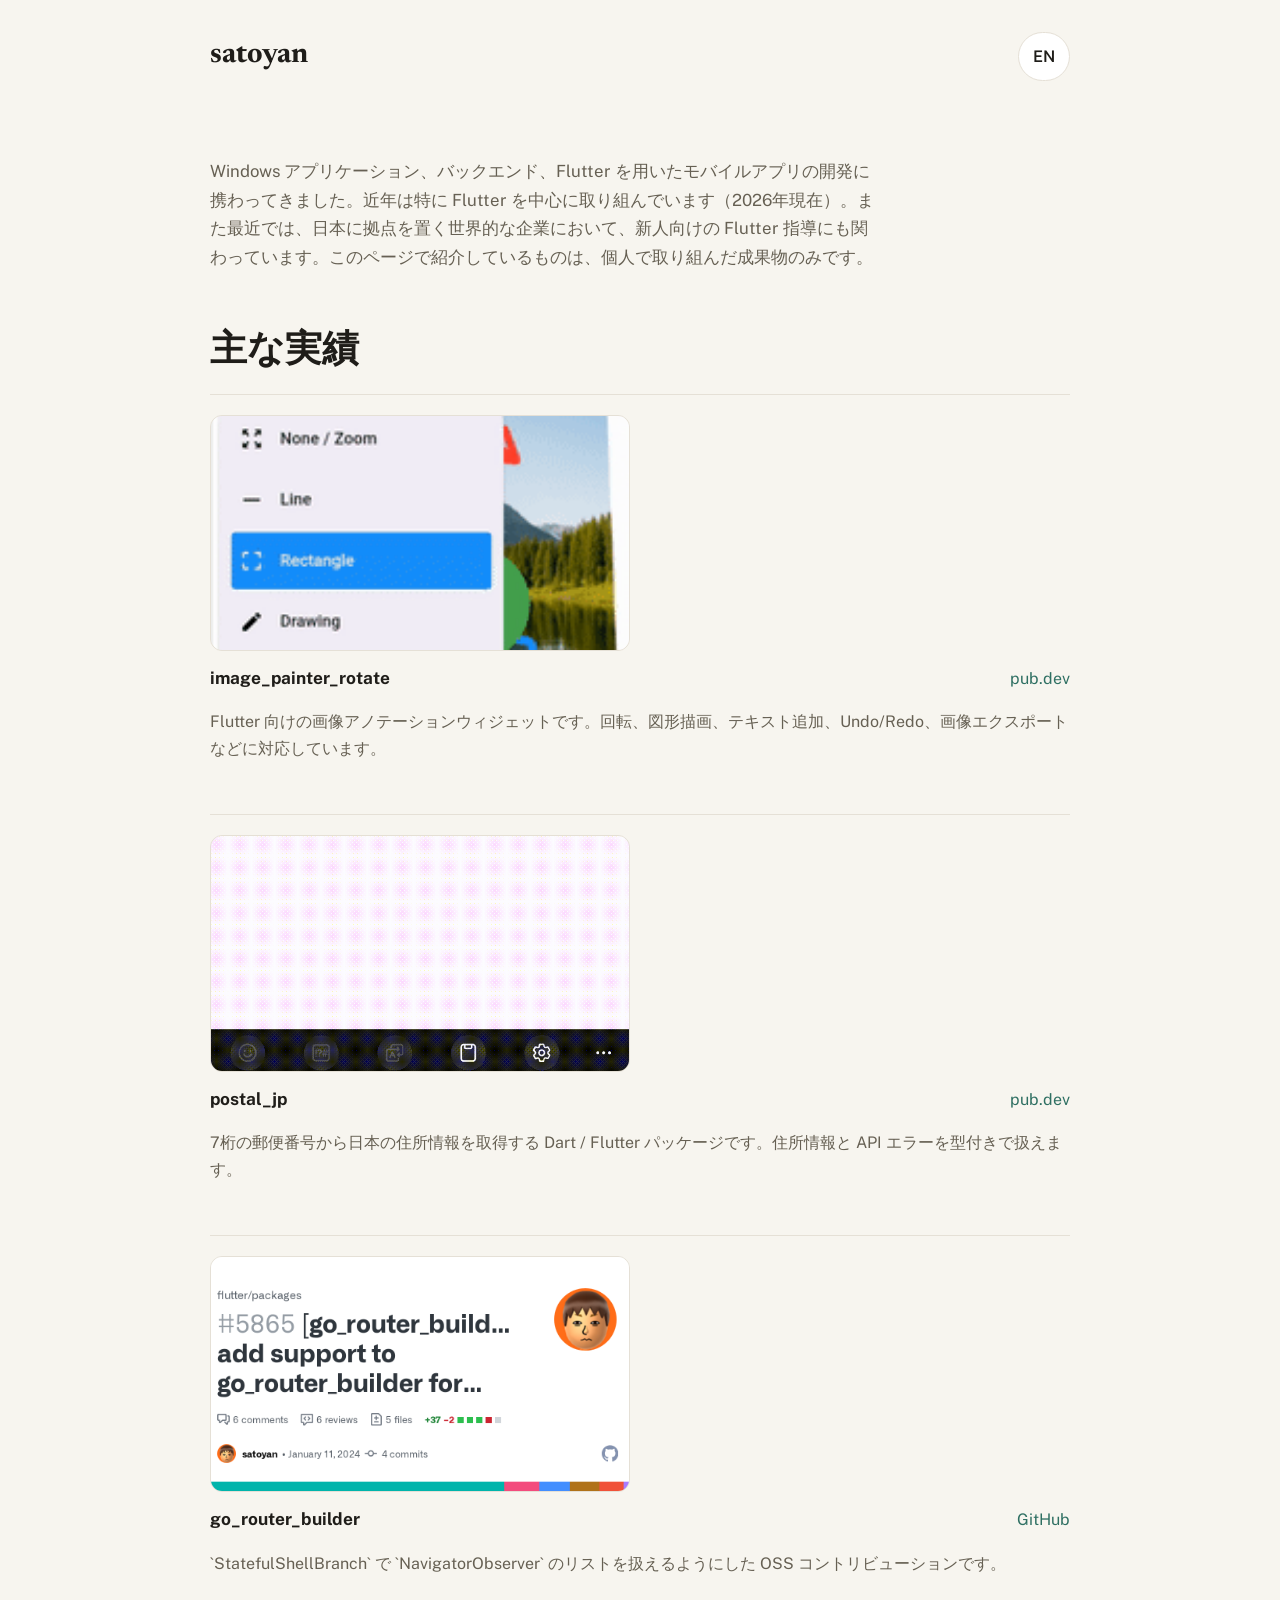
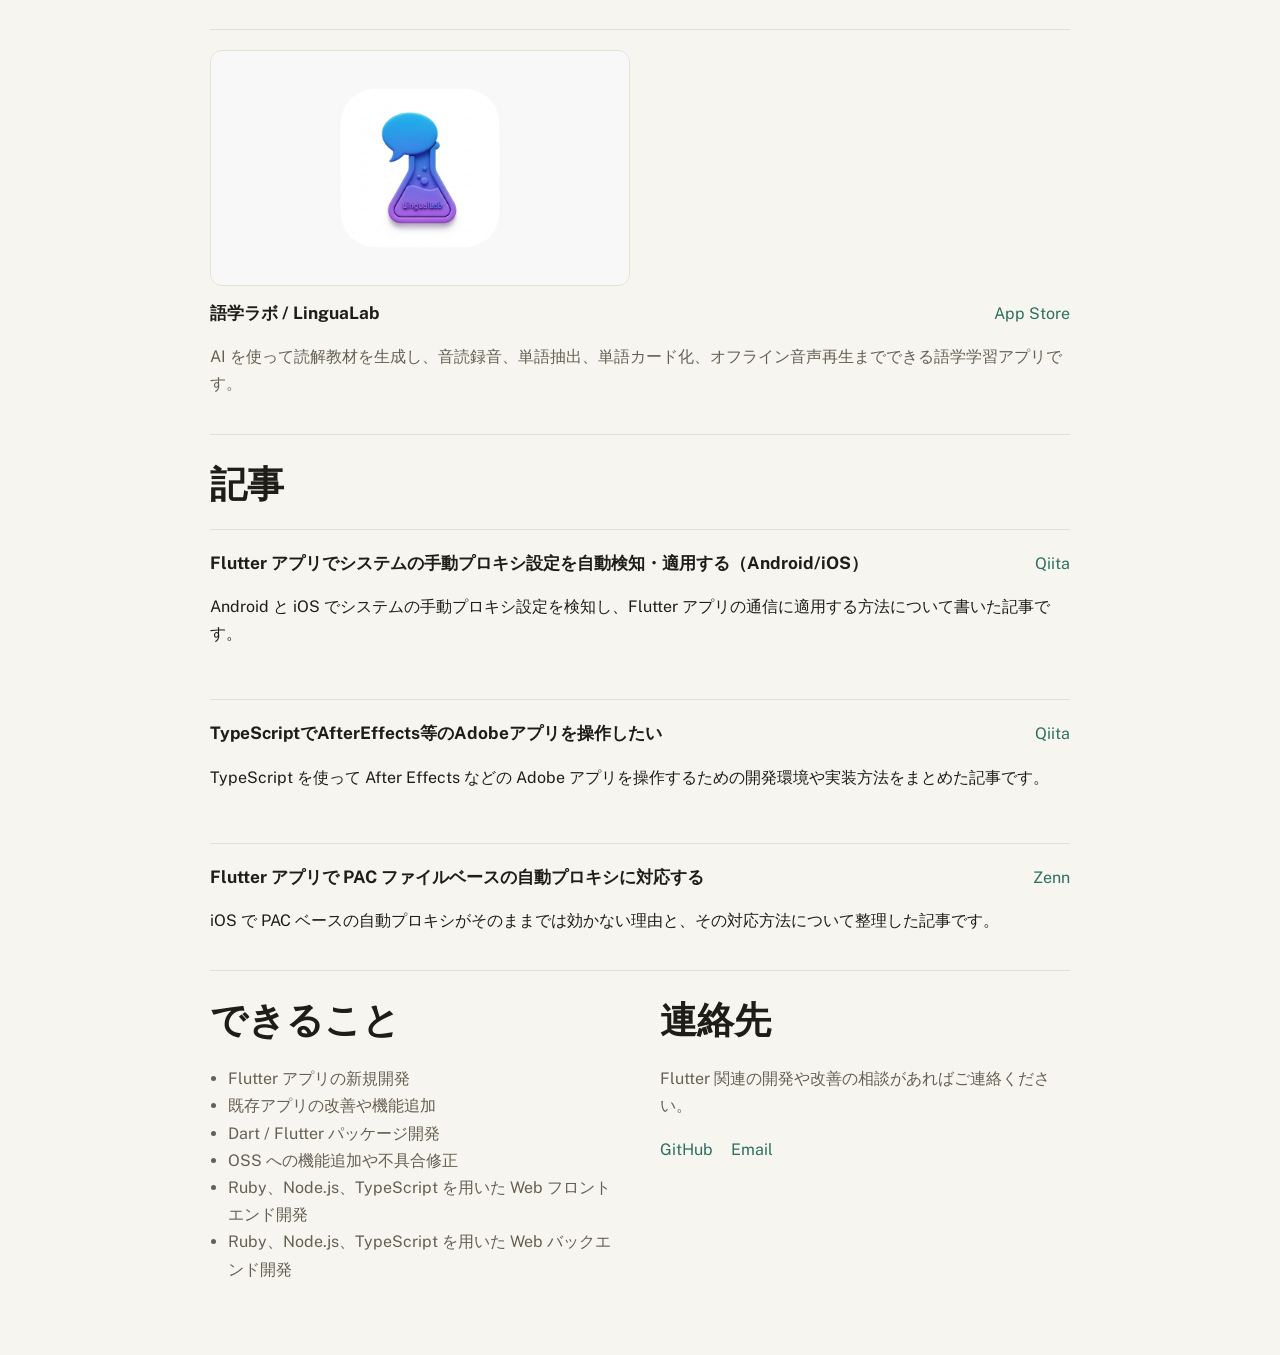
==== index.html @ d0cdf648 "Build portfolio site and update README" ====
<!doctype html>
<html lang="ja">

<head>
  <meta charset="UTF-8" />
  <meta name="viewport" content="width=device-width, initial-scale=1.0" />
  <title>satoyan</title>
  <meta name="description"
    content="satoyan's portfolio. Flutter app development, Dart packages, and open source contributions." />
  <link rel="preconnect" href="https://fonts.googleapis.com" />
  <link rel="preconnect" href="https://fonts.gstatic.com" crossorigin />
  <link
    href="https://fonts.googleapis.com/css2?family=Newsreader:opsz,wght@6..72,500;6..72,700&family=Public+Sans:wght@400;500;600;700&display=swap"
    rel="stylesheet" />
  <link rel="stylesheet" href="./styles.css" />
</head>

<body>
  <div class="container">
    <header class="site-header">
      <a class="site-title" href="#top">satoyan</a>
      <button id="lang-toggle" class="lang-toggle" type="button">EN</button>
    </header>

    <main id="top">
      <section class="hero">
        <p class="lead" data-i18n="heroLead">
          Windows アプリケーション、バックエンド、Flutter を用いたモバイルアプリの開発に携わってきました。近年は特に Flutter
          を中心に取り組んでいます（2026年現在）。このページで紹介しているものは、個人で取り組んだ成果物のみです。
        </p>
      </section>

      <section class="section">
        <h2 data-i18n="workTitle">主な実績</h2>
        <div class="work-list">
          <article class="work-item">
            <img class="work-image" src="./assets/images/image_painter_rotate.gif"
              alt="image_painter_rotate screenshot" loading="lazy" />
            <div class="work-head">
              <h3>image_painter_rotate</h3>
              <a href="https://pub.dev/packages/image_painter_rotate" target="_blank" rel="noreferrer">pub.dev</a>
            </div>
            <p data-i18n="work1">
              Flutter 向けの画像アノテーションウィジェットです。回転、図形描画、テキスト追加、Undo/Redo、画像エクスポートなどに対応しています。
            </p>
          </article>

          <article class="work-item">
            <img class="work-image" src="./assets/images/postal_jp.gif" alt="postal_jp screenshot" loading="lazy" />
            <div class="work-head">
              <h3>postal_jp</h3>
              <a href="https://pub.dev/packages/postal_jp" target="_blank" rel="noreferrer">pub.dev</a>
            </div>
            <p data-i18n="work2">
              7桁の郵便番号から日本の住所情報を取得する Dart / Flutter パッケージです。住所情報と API エラーを型付きで扱えます。
            </p>
          </article>

          <article class="work-item">
            <img class="work-image" src="./assets/images/go_router_builder.png" alt="go_router_builder pull request image"
              loading="lazy" />
            <div class="work-head">
              <h3>go_router_builder</h3>
              <a href="https://github.com/flutter/packages/pull/5865" target="_blank" rel="noreferrer">GitHub</a>
            </div>
            <p data-i18n="work3">
              `StatefulShellBranch` で `NavigatorObserver` のリストを扱えるようにした OSS コントリビューションです。
            </p>
          </article>

          <article class="work-item">
            <img class="work-image" src="./assets/images/lingualab.png" alt="LinguaLab app image" loading="lazy" />
            <div class="work-head">
              <h3 data-i18n="work4Title">語学ラボ / LinguaLab</h3>
              <a href="https://apps.apple.com/jp/app/%E8%AA%9E%E5%AD%A6%E3%83%A9%E3%83%9C/id6763250026" target="_blank"
                rel="noreferrer">App Store</a>
            </div>
            <p data-i18n="work4">
              AI を使って読解教材を生成し、音読録音、単語抽出、単語カード化、オフライン音声再生までできる語学学習アプリです。
            </p>
          </article>
        </div>
      </section>

      <section class="section">
        <h2 data-i18n="articlesTitle">記事</h2>
        <div class="article-list">
          <article class="article-item">
            <div class="work-head">
              <h3>Flutter アプリでシステムの手動プロキシ設定を自動検知・適用する（Android/iOS）</h3>
              <a href="https://qiita.com/sathoshi-metal/items/6273c85ecb321e87b2bc" target="_blank"
                rel="noreferrer">Qiita</a>
            </div>
            <p data-i18n="article1">
              Android と iOS でシステムの手動プロキシ設定を検知し、Flutter アプリの通信に適用する方法について書いた記事です。
            </p>
          </article>

          <article class="article-item">
            <div class="work-head">
              <h3>TypeScriptでAfterEffects等のAdobeアプリを操作したい</h3>
              <a href="https://qiita.com/sathoshi-metal/items/4f408c504b1b4aeede92" target="_blank"
                rel="noreferrer">Qiita</a>
            </div>
            <p data-i18n="article2">
              TypeScript を使って After Effects などの Adobe アプリを操作するための開発環境や実装方法をまとめた記事です。
            </p>
          </article>

          <article class="article-item">
            <div class="work-head">
              <h3>Flutter アプリで PAC ファイルベースの自動プロキシに対応する</h3>
              <a href="https://zenn.dev/satoyan/articles/4205c7d981995f" target="_blank"
                rel="noreferrer">Zenn</a>
            </div>
            <p data-i18n="article3">
              iOS で PAC ベースの自動プロキシがそのままでは効かない理由と、その対応方法について整理した記事です。
            </p>
          </article>
        </div>
      </section>

      <section class="section info-grid">
        <div>
          <h2 data-i18n="aboutTitle">できること</h2>
          <ul class="plain-list">
            <li data-i18n="about1">Flutter アプリの新規開発</li>
            <li data-i18n="about2">既存アプリの改善や機能追加</li>
            <li data-i18n="about3">Dart / Flutter パッケージ開発</li>
            <li data-i18n="about4">OSS への機能追加や不具合修正</li>
            <li data-i18n="about5">Ruby、Node.js、TypeScript を用いた Web フロントエンド開発</li>
            <li data-i18n="about6">Ruby、Node.js、TypeScript を用いた Web バックエンド開発</li>
          </ul>
        </div>

        <div>
          <h2 data-i18n="contactTitle">連絡先</h2>
          <p class="contact-text" data-i18n="contactBody">
            Flutter 関連の開発や改善の相談があればご連絡ください。
          </p>
          <div class="links">
            <a href="https://github.com/satoyan" target="_blank" rel="noreferrer">GitHub</a>
            <a href="mailto:contact@satoyan.net">Email</a>
          </div>
        </div>
      </section>
    </main>
  </div>

  <script type="module" src="./app.js"></script>
</body>

</html>
---- styles.css ----
:root {
  --bg: #f7f5ef;
  --surface: #ffffff;
  --line: #e5e0d6;
  --text: #1f1d19;
  --muted: #666053;
  --accent: #2e6f62;
  --max-width: 860px;
}

* {
  box-sizing: border-box;
}

html {
  scroll-behavior: smooth;
}

body {
  margin: 0;
  background: var(--bg);
  color: var(--text);
  font-family: "Public Sans", sans-serif;
  line-height: 1.7;
}

a {
  color: var(--accent);
  text-decoration: none;
}

a:hover,
a:focus-visible {
  text-decoration: underline;
}

.container {
  width: min(calc(100% - 32px), var(--max-width));
  margin: 0 auto;
  padding: 24px 0 72px;
}

.site-header {
  display: flex;
  align-items: center;
  justify-content: space-between;
  padding: 8px 0 24px;
}

.site-title {
  color: var(--text);
  font-family: "Newsreader", serif;
  font-size: 1.8rem;
  font-weight: 700;
}

.lang-toggle {
  border: 1px solid var(--line);
  border-radius: 999px;
  background: var(--surface);
  color: var(--text);
  padding: 10px 14px;
  font: inherit;
  font-weight: 600;
  cursor: pointer;
}

.hero {
  padding: 32px 0 28px;
}

.label {
  margin: 0 0 14px;
  color: var(--muted);
  font-size: 0.88rem;
  font-weight: 700;
  letter-spacing: 0.08em;
  text-transform: uppercase;
}

h1,
h2,
h3 {
  margin: 0;
  line-height: 1.2;
}

h1,
h2 {
  font-family: "Newsreader", serif;
  font-weight: 700;
}

h1 {
  max-width: 14ch;
  font-size: clamp(2.3rem, 8vw, 4.5rem);
}

h2 {
  margin-bottom: 18px;
  font-size: clamp(1.6rem, 4vw, 2.3rem);
}

h3 {
  font-size: 1.08rem;
}

.lead,
.contact-text,
.work-item p,
.plain-list {
  color: var(--muted);
}

.lead {
  max-width: 42rem;
  margin: 20px 0 0;
  font-size: 1.05rem;
}

.section {
  padding-top: 32px;
}

.work-list {
  display: grid;
  gap: 16px;
}

.work-item,
.article-item {
  padding: 20px 0;
  border-top: 1px solid var(--line);
}

.work-image {
  display: block;
  width: 100%;
  max-width: 420px;
  margin-bottom: 14px;
  border: 1px solid var(--line);
  border-radius: 12px;
  background: #f1ece2;
  object-fit: cover;
  aspect-ratio: 16 / 9;
}

.work-item:last-child,
.article-item:last-child {
  border-bottom: 1px solid var(--line);
}

.article-list {
  display: grid;
  gap: 16px;
}

.work-head {
  display: flex;
  align-items: baseline;
  justify-content: space-between;
  gap: 16px;
  margin-bottom: 8px;
}

.info-grid {
  display: grid;
  grid-template-columns: repeat(2, minmax(0, 1fr));
  gap: 40px;
}

.plain-list {
  margin: 0;
  padding-left: 18px;
}

.links {
  display: flex;
  gap: 18px;
  margin-top: 12px;
}

@media (max-width: 700px) {
  .container {
    width: min(calc(100% - 24px), var(--max-width));
  }

  .info-grid {
    grid-template-columns: 1fr;
    gap: 28px;
  }

  .work-head {
    flex-direction: column;
    align-items: flex-start;
    gap: 4px;
  }
}
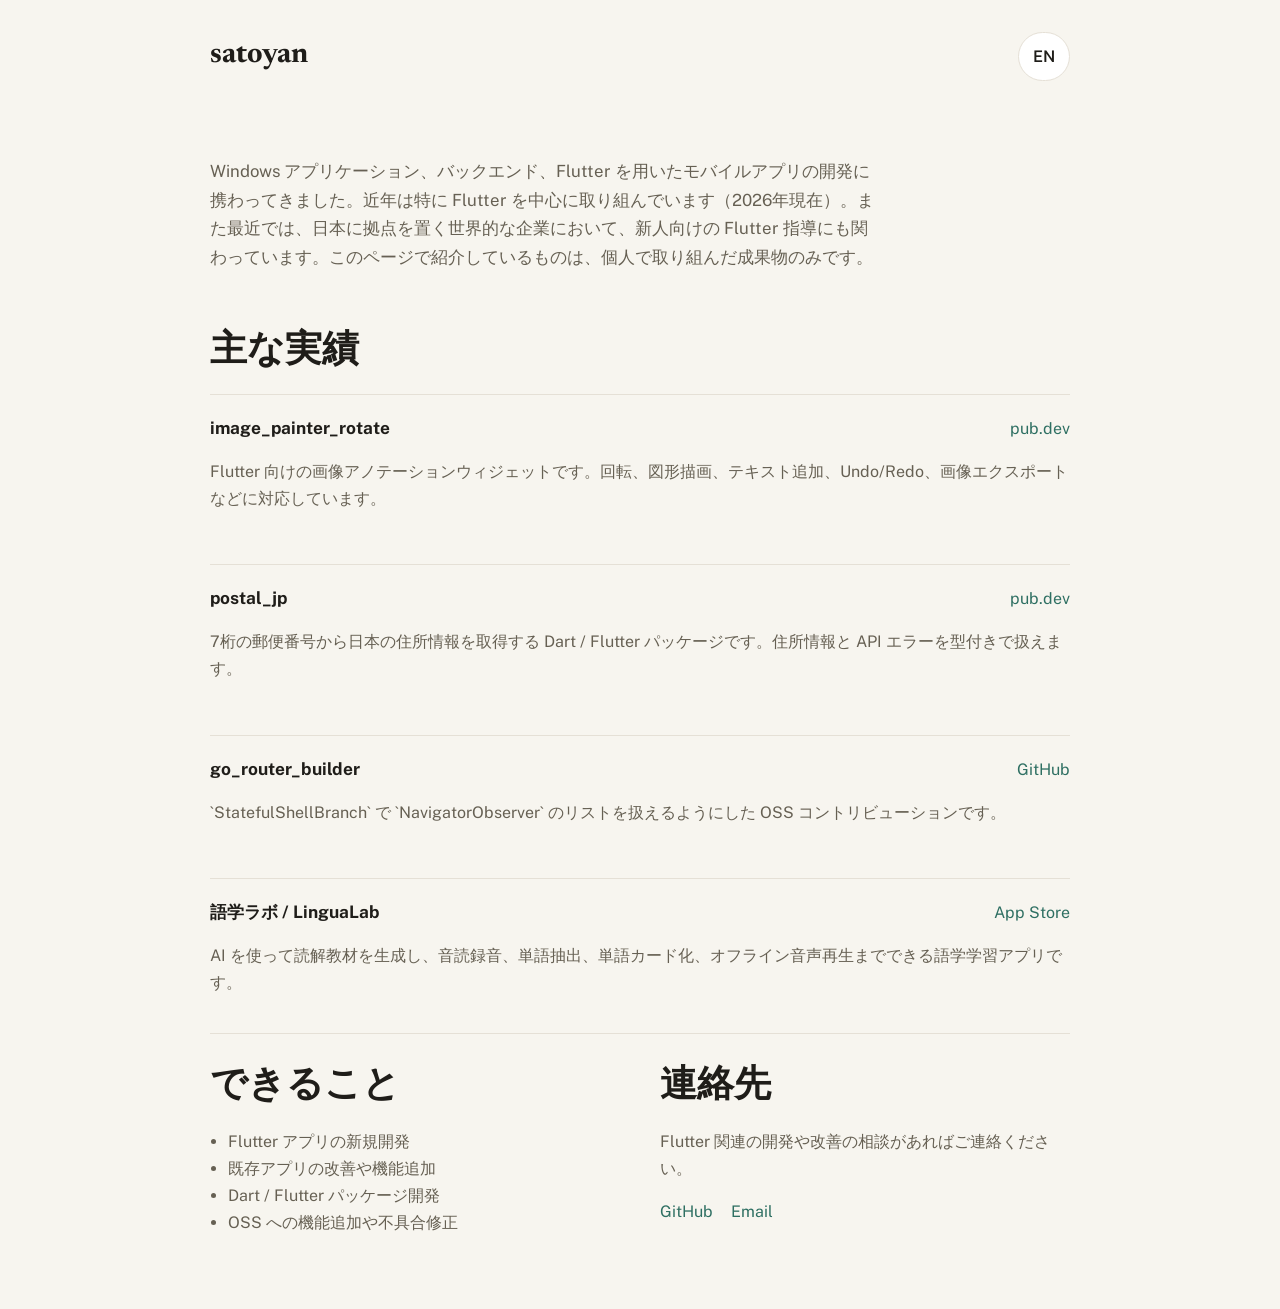
==== commit a4ce889e: "Update portfolio page content" ====
--- a/index.html
+++ b/index.html
@@ -34,8 +34,6 @@
         <h2 data-i18n="workTitle">主な実績</h2>
         <div class="work-list">
           <article class="work-item">
-            <img class="work-image" src="./assets/images/image_painter_rotate.gif"
-              alt="image_painter_rotate screenshot" loading="lazy" />
             <div class="work-head">
               <h3>image_painter_rotate</h3>
               <a href="https://pub.dev/packages/image_painter_rotate" target="_blank" rel="noreferrer">pub.dev</a>
@@ -46,7 +44,6 @@
           </article>
 
           <article class="work-item">
-            <img class="work-image" src="./assets/images/postal_jp.gif" alt="postal_jp screenshot" loading="lazy" />
             <div class="work-head">
               <h3>postal_jp</h3>
               <a href="https://pub.dev/packages/postal_jp" target="_blank" rel="noreferrer">pub.dev</a>
@@ -57,8 +54,6 @@
           </article>
 
           <article class="work-item">
-            <img class="work-image" src="./assets/images/go_router_builder.png" alt="go_router_builder pull request image"
-              loading="lazy" />
             <div class="work-head">
               <h3>go_router_builder</h3>
               <a href="https://github.com/flutter/packages/pull/5865" target="_blank" rel="noreferrer">GitHub</a>
@@ -69,7 +64,6 @@
           </article>
 
           <article class="work-item">
-            <img class="work-image" src="./assets/images/lingualab.png" alt="LinguaLab app image" loading="lazy" />
             <div class="work-head">
               <h3 data-i18n="work4Title">語学ラボ / LinguaLab</h3>
               <a href="https://apps.apple.com/jp/app/%E8%AA%9E%E5%AD%A6%E3%83%A9%E3%83%9C/id6763250026" target="_blank"
@@ -77,44 +71,6 @@
             </div>
             <p data-i18n="work4">
               AI を使って読解教材を生成し、音読録音、単語抽出、単語カード化、オフライン音声再生までできる語学学習アプリです。
-            </p>
-          </article>
-        </div>
-      </section>
-
-      <section class="section">
-        <h2 data-i18n="articlesTitle">記事</h2>
-        <div class="article-list">
-          <article class="article-item">
-            <div class="work-head">
-              <h3>Flutter アプリでシステムの手動プロキシ設定を自動検知・適用する（Android/iOS）</h3>
-              <a href="https://qiita.com/sathoshi-metal/items/6273c85ecb321e87b2bc" target="_blank"
-                rel="noreferrer">Qiita</a>
-            </div>
-            <p data-i18n="article1">
-              Android と iOS でシステムの手動プロキシ設定を検知し、Flutter アプリの通信に適用する方法について書いた記事です。
-            </p>
-          </article>
-
-          <article class="article-item">
-            <div class="work-head">
-              <h3>TypeScriptでAfterEffects等のAdobeアプリを操作したい</h3>
-              <a href="https://qiita.com/sathoshi-metal/items/4f408c504b1b4aeede92" target="_blank"
-                rel="noreferrer">Qiita</a>
-            </div>
-            <p data-i18n="article2">
-              TypeScript を使って After Effects などの Adobe アプリを操作するための開発環境や実装方法をまとめた記事です。
-            </p>
-          </article>
-
-          <article class="article-item">
-            <div class="work-head">
-              <h3>Flutter アプリで PAC ファイルベースの自動プロキシに対応する</h3>
-              <a href="https://zenn.dev/satoyan/articles/4205c7d981995f" target="_blank"
-                rel="noreferrer">Zenn</a>
-            </div>
-            <p data-i18n="article3">
-              iOS で PAC ベースの自動プロキシがそのままでは効かない理由と、その対応方法について整理した記事です。
             </p>
           </article>
         </div>
@@ -128,8 +84,6 @@
             <li data-i18n="about2">既存アプリの改善や機能追加</li>
             <li data-i18n="about3">Dart / Flutter パッケージ開発</li>
             <li data-i18n="about4">OSS への機能追加や不具合修正</li>
-            <li data-i18n="about5">Ruby、Node.js、TypeScript を用いた Web フロントエンド開発</li>
-            <li data-i18n="about6">Ruby、Node.js、TypeScript を用いた Web バックエンド開発</li>
           </ul>
         </div>
 
@@ -140,7 +94,7 @@
           </p>
           <div class="links">
             <a href="https://github.com/satoyan" target="_blank" rel="noreferrer">GitHub</a>
-            <a href="mailto:contact@satoyan.net">Email</a>
+            <a href="mailto:satoyan@satoyan.net">Email</a>
           </div>
         </div>
       </section>
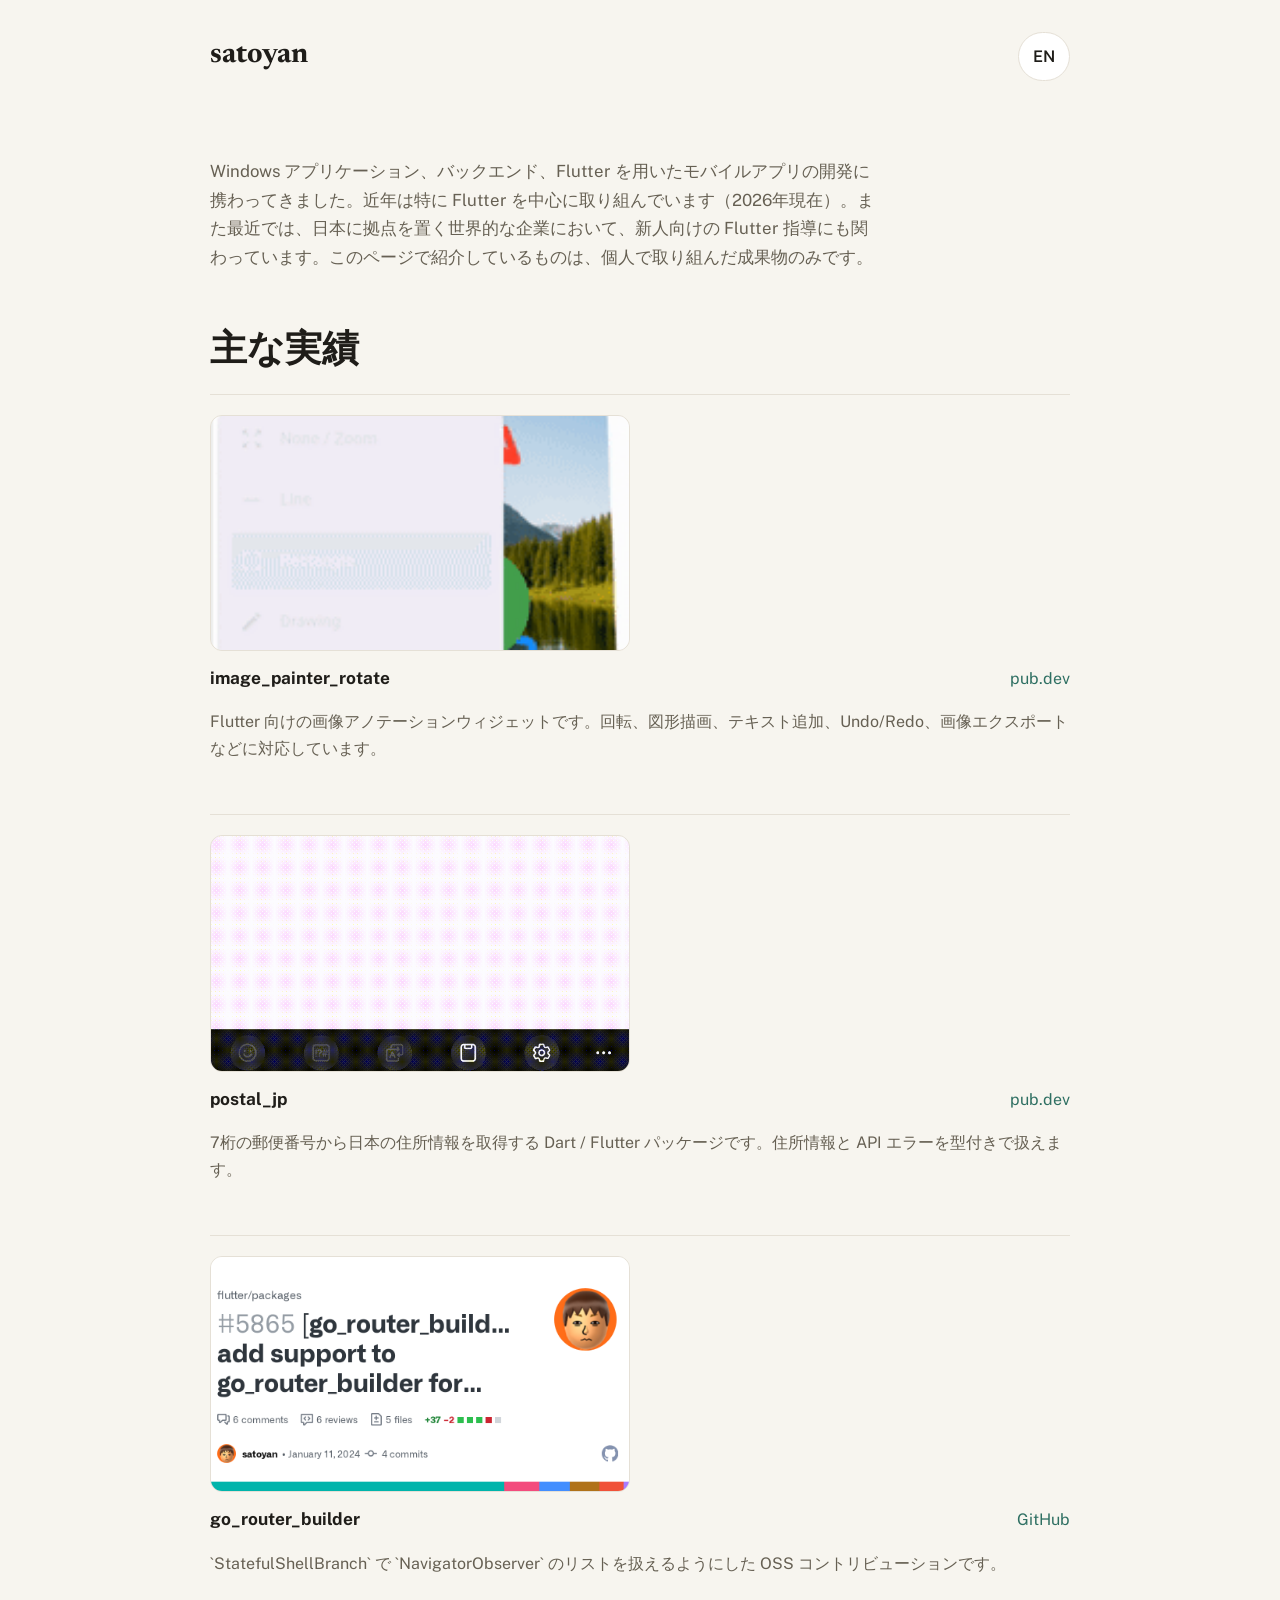
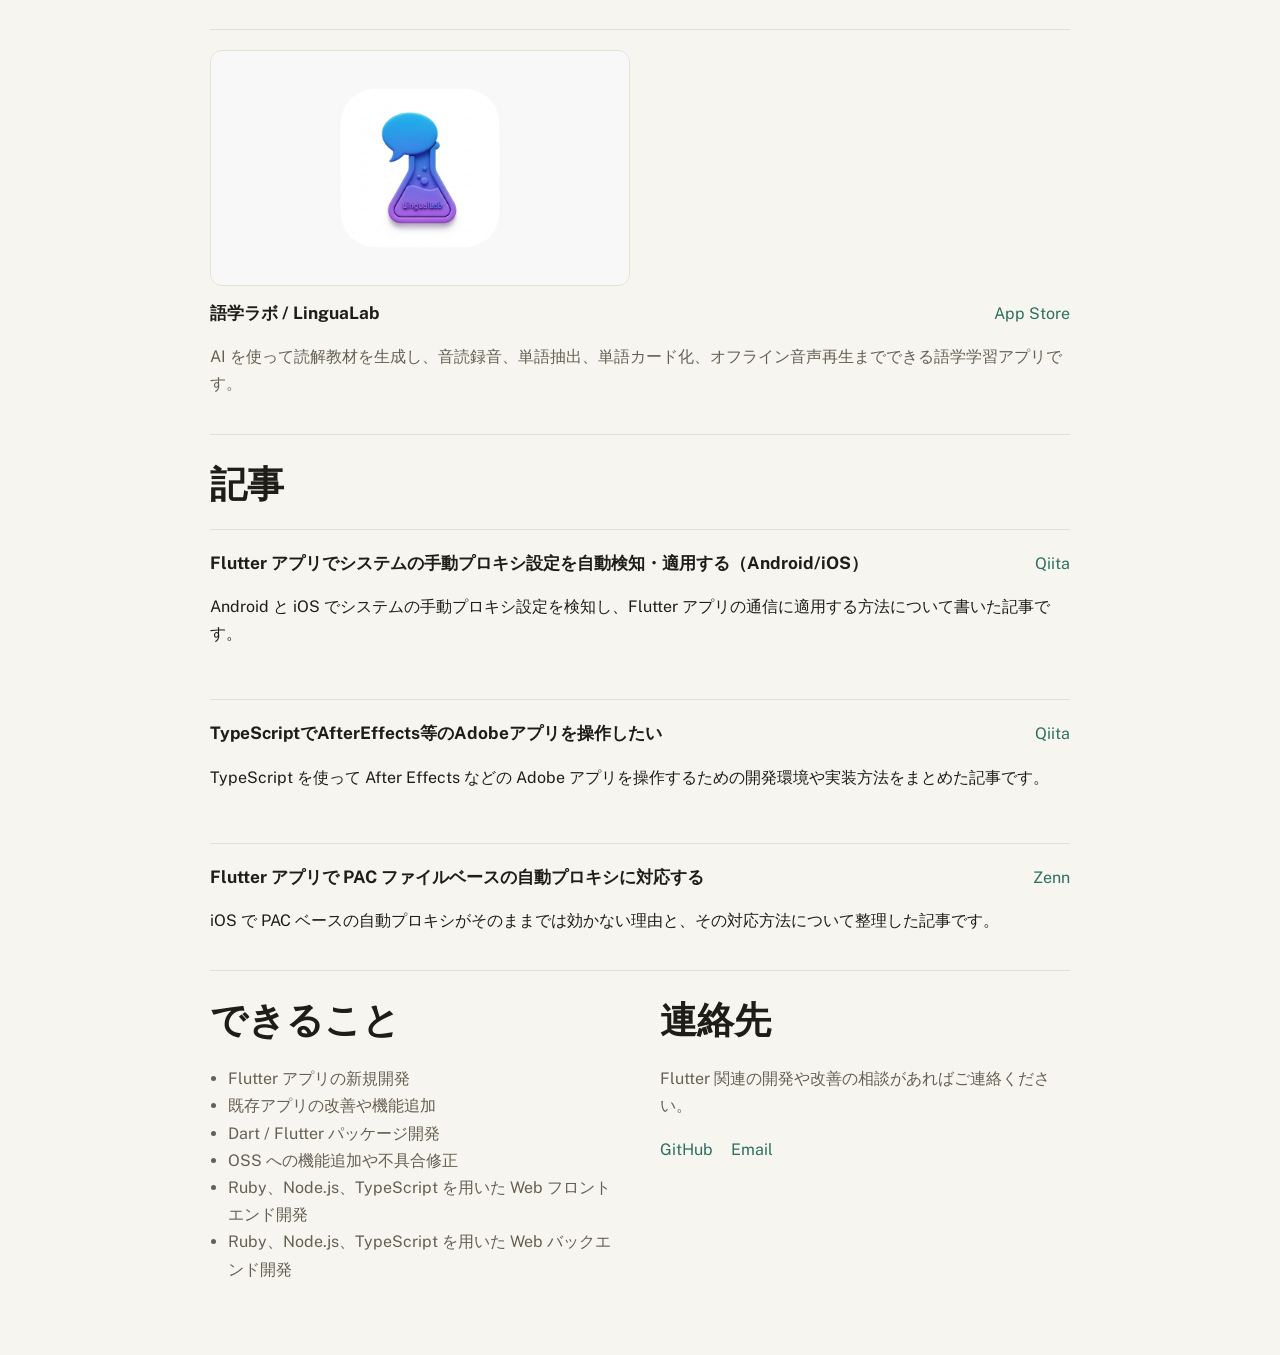
==== commit bf012b0c: "Restore portfolio sections and images" ====
--- a/index.html
+++ b/index.html
@@ -34,6 +34,8 @@
         <h2 data-i18n="workTitle">主な実績</h2>
         <div class="work-list">
           <article class="work-item">
+            <img class="work-image" src="./assets/images/image_painter_rotate.gif"
+              alt="image_painter_rotate screenshot" loading="lazy" />
             <div class="work-head">
               <h3>image_painter_rotate</h3>
               <a href="https://pub.dev/packages/image_painter_rotate" target="_blank" rel="noreferrer">pub.dev</a>
@@ -44,6 +46,7 @@
           </article>
 
           <article class="work-item">
+            <img class="work-image" src="./assets/images/postal_jp.gif" alt="postal_jp screenshot" loading="lazy" />
             <div class="work-head">
               <h3>postal_jp</h3>
               <a href="https://pub.dev/packages/postal_jp" target="_blank" rel="noreferrer">pub.dev</a>
@@ -54,6 +57,8 @@
           </article>
 
           <article class="work-item">
+            <img class="work-image" src="./assets/images/go_router_builder.png" alt="go_router_builder pull request image"
+              loading="lazy" />
             <div class="work-head">
               <h3>go_router_builder</h3>
               <a href="https://github.com/flutter/packages/pull/5865" target="_blank" rel="noreferrer">GitHub</a>
@@ -64,6 +69,7 @@
           </article>
 
           <article class="work-item">
+            <img class="work-image" src="./assets/images/lingualab.png" alt="LinguaLab app image" loading="lazy" />
             <div class="work-head">
               <h3 data-i18n="work4Title">語学ラボ / LinguaLab</h3>
               <a href="https://apps.apple.com/jp/app/%E8%AA%9E%E5%AD%A6%E3%83%A9%E3%83%9C/id6763250026" target="_blank"
@@ -71,6 +77,44 @@
             </div>
             <p data-i18n="work4">
               AI を使って読解教材を生成し、音読録音、単語抽出、単語カード化、オフライン音声再生までできる語学学習アプリです。
+            </p>
+          </article>
+        </div>
+      </section>
+
+      <section class="section">
+        <h2 data-i18n="articlesTitle">記事</h2>
+        <div class="article-list">
+          <article class="article-item">
+            <div class="work-head">
+              <h3>Flutter アプリでシステムの手動プロキシ設定を自動検知・適用する（Android/iOS）</h3>
+              <a href="https://qiita.com/sathoshi-metal/items/6273c85ecb321e87b2bc" target="_blank"
+                rel="noreferrer">Qiita</a>
+            </div>
+            <p data-i18n="article1">
+              Android と iOS でシステムの手動プロキシ設定を検知し、Flutter アプリの通信に適用する方法について書いた記事です。
+            </p>
+          </article>
+
+          <article class="article-item">
+            <div class="work-head">
+              <h3>TypeScriptでAfterEffects等のAdobeアプリを操作したい</h3>
+              <a href="https://qiita.com/sathoshi-metal/items/4f408c504b1b4aeede92" target="_blank"
+                rel="noreferrer">Qiita</a>
+            </div>
+            <p data-i18n="article2">
+              TypeScript を使って After Effects などの Adobe アプリを操作するための開発環境や実装方法をまとめた記事です。
+            </p>
+          </article>
+
+          <article class="article-item">
+            <div class="work-head">
+              <h3>Flutter アプリで PAC ファイルベースの自動プロキシに対応する</h3>
+              <a href="https://zenn.dev/satoyan/articles/4205c7d981995f" target="_blank"
+                rel="noreferrer">Zenn</a>
+            </div>
+            <p data-i18n="article3">
+              iOS で PAC ベースの自動プロキシがそのままでは効かない理由と、その対応方法について整理した記事です。
             </p>
           </article>
         </div>
@@ -84,6 +128,8 @@
             <li data-i18n="about2">既存アプリの改善や機能追加</li>
             <li data-i18n="about3">Dart / Flutter パッケージ開発</li>
             <li data-i18n="about4">OSS への機能追加や不具合修正</li>
+            <li data-i18n="about5">Ruby、Node.js、TypeScript を用いた Web フロントエンド開発</li>
+            <li data-i18n="about6">Ruby、Node.js、TypeScript を用いた Web バックエンド開発</li>
           </ul>
         </div>
 
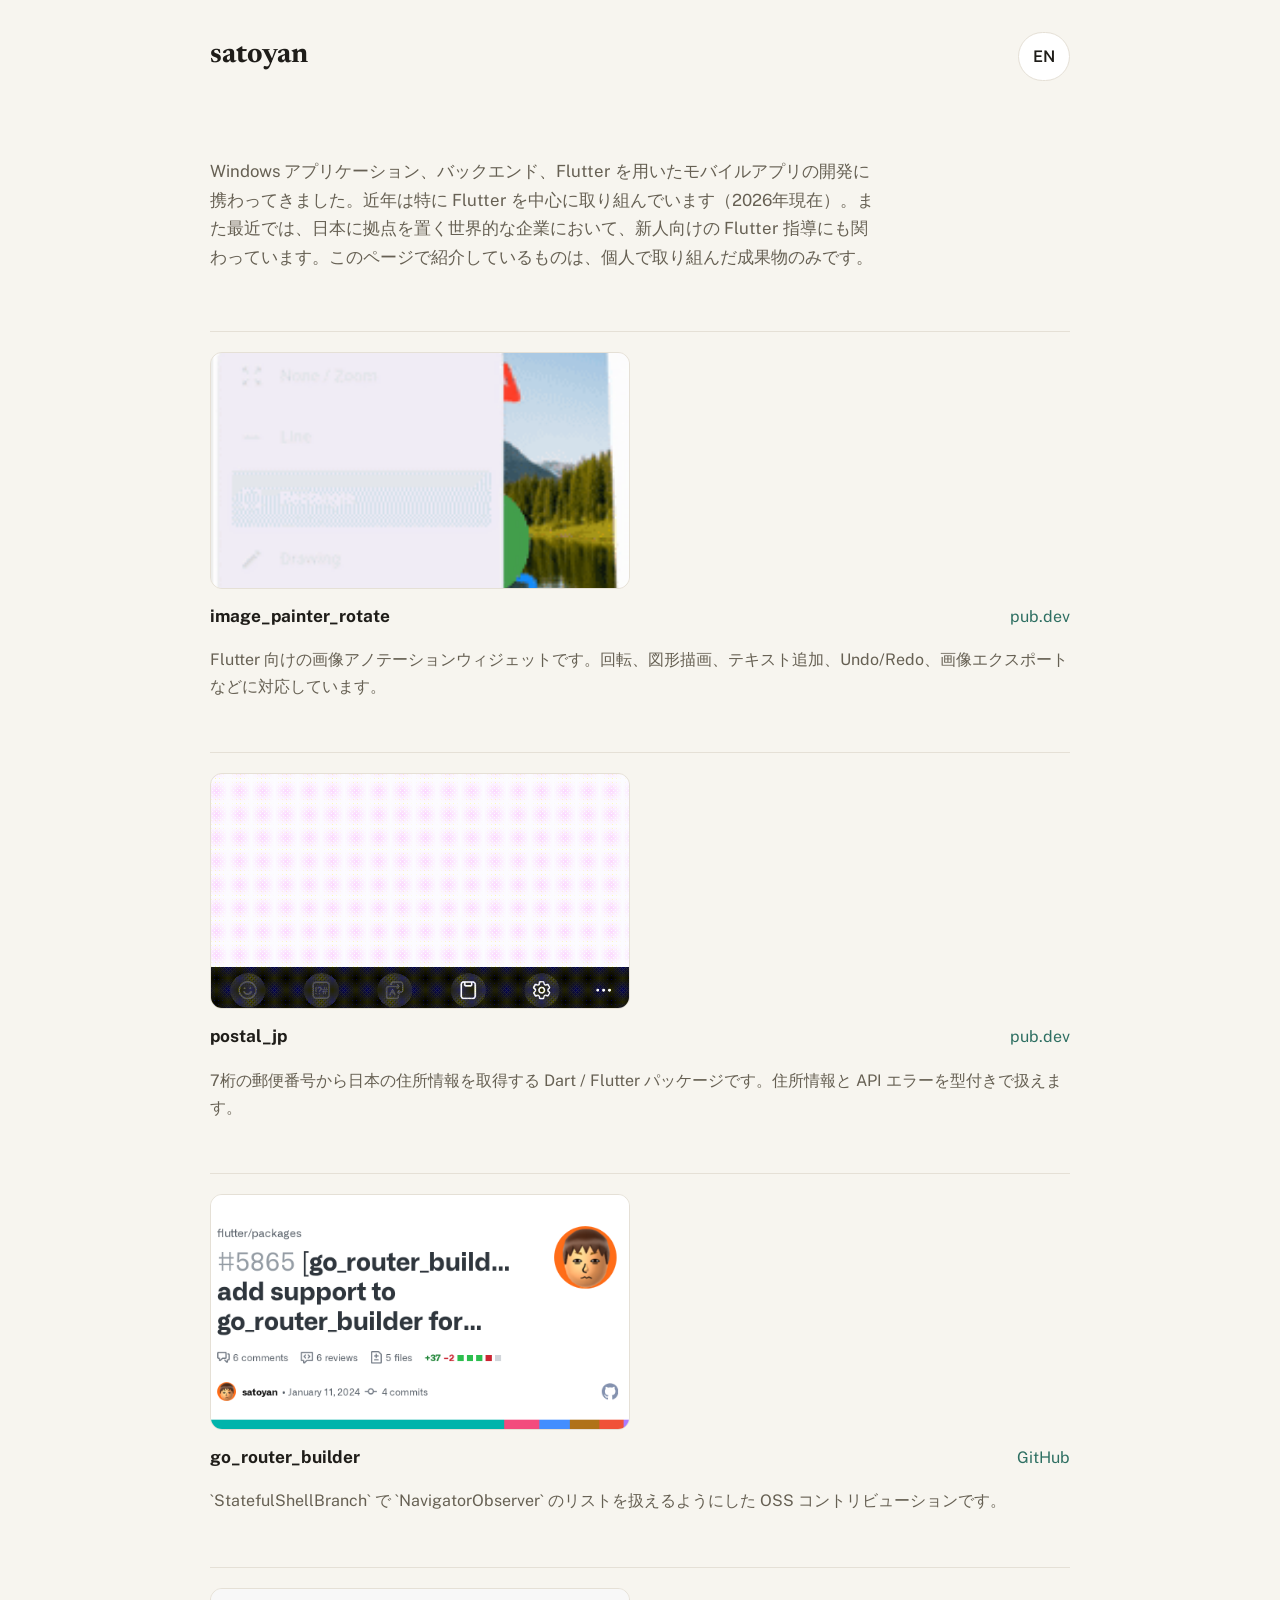
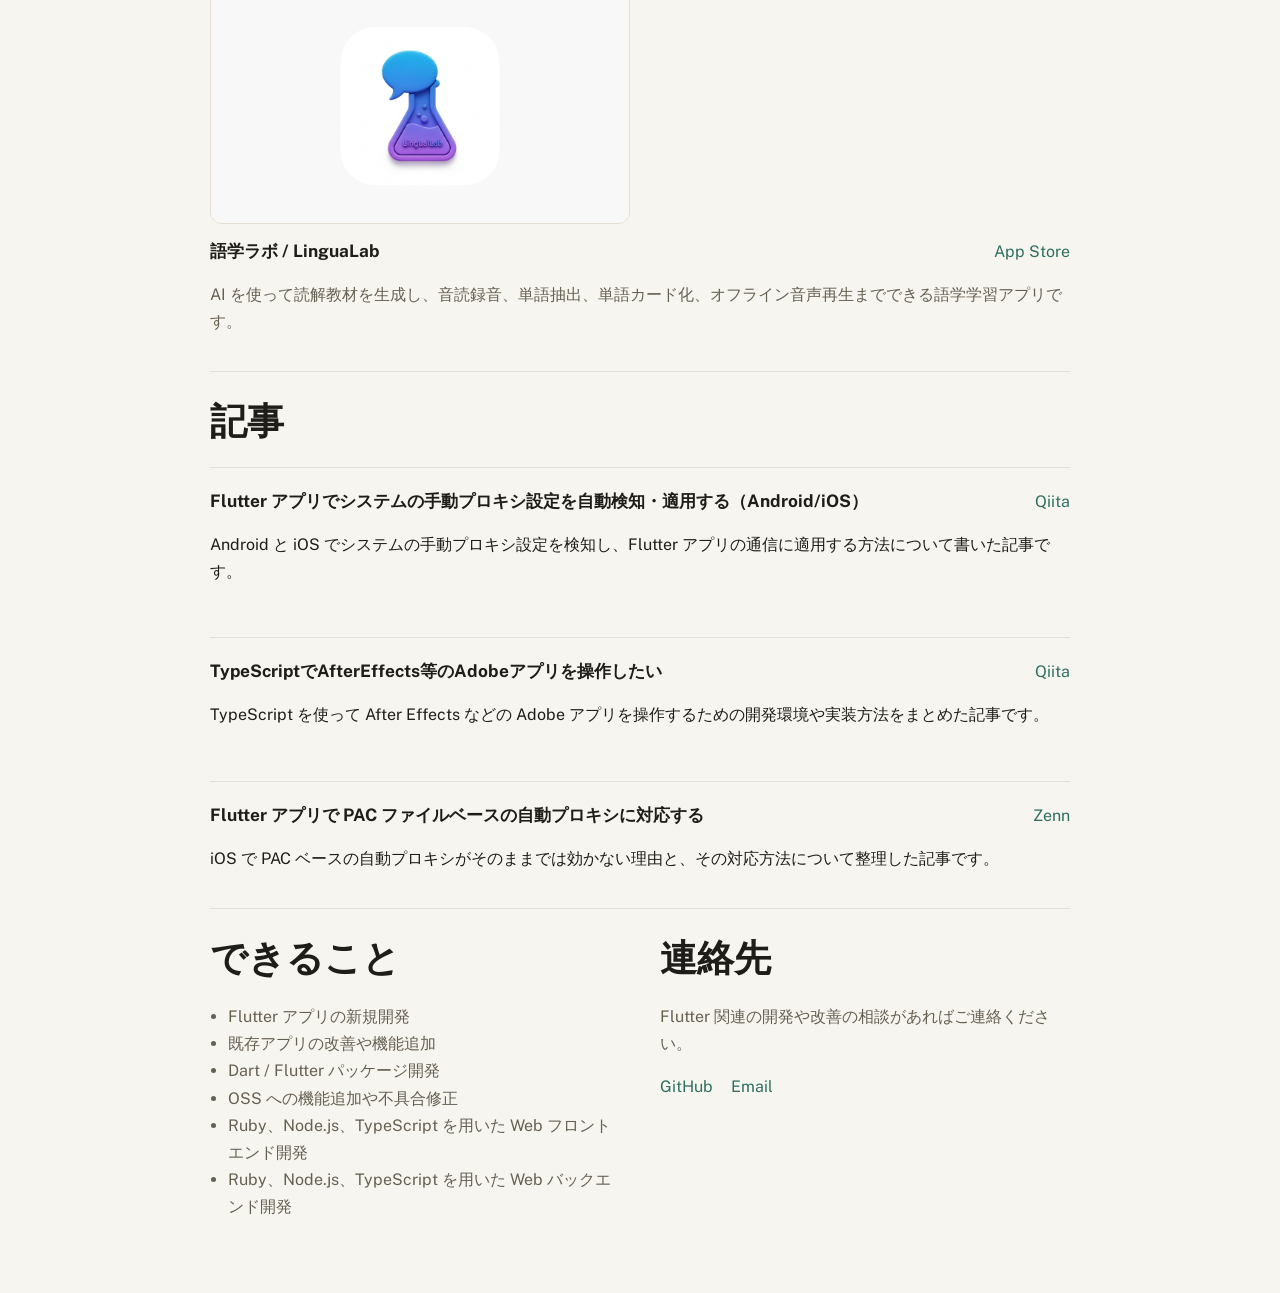
==== commit 684e4153: "chore: remove title" ====
--- a/index.html
+++ b/index.html
@@ -31,11 +31,10 @@
       </section>
 
       <section class="section">
-        <h2 data-i18n="workTitle">主な実績</h2>
         <div class="work-list">
           <article class="work-item">
-            <img class="work-image" src="./assets/images/image_painter_rotate.gif"
-              alt="image_painter_rotate screenshot" loading="lazy" />
+            <img class="work-image" src="./assets/images/image_painter_rotate.gif" alt="image_painter_rotate screenshot"
+              loading="lazy" />
             <div class="work-head">
               <h3>image_painter_rotate</h3>
               <a href="https://pub.dev/packages/image_painter_rotate" target="_blank" rel="noreferrer">pub.dev</a>
@@ -57,8 +56,8 @@
           </article>
 
           <article class="work-item">
-            <img class="work-image" src="./assets/images/go_router_builder.png" alt="go_router_builder pull request image"
-              loading="lazy" />
+            <img class="work-image" src="./assets/images/go_router_builder.png"
+              alt="go_router_builder pull request image" loading="lazy" />
             <div class="work-head">
               <h3>go_router_builder</h3>
               <a href="https://github.com/flutter/packages/pull/5865" target="_blank" rel="noreferrer">GitHub</a>
@@ -110,8 +109,7 @@
           <article class="article-item">
             <div class="work-head">
               <h3>Flutter アプリで PAC ファイルベースの自動プロキシに対応する</h3>
-              <a href="https://zenn.dev/satoyan/articles/4205c7d981995f" target="_blank"
-                rel="noreferrer">Zenn</a>
+              <a href="https://zenn.dev/satoyan/articles/4205c7d981995f" target="_blank" rel="noreferrer">Zenn</a>
             </div>
             <p data-i18n="article3">
               iOS で PAC ベースの自動プロキシがそのままでは効かない理由と、その対応方法について整理した記事です。
